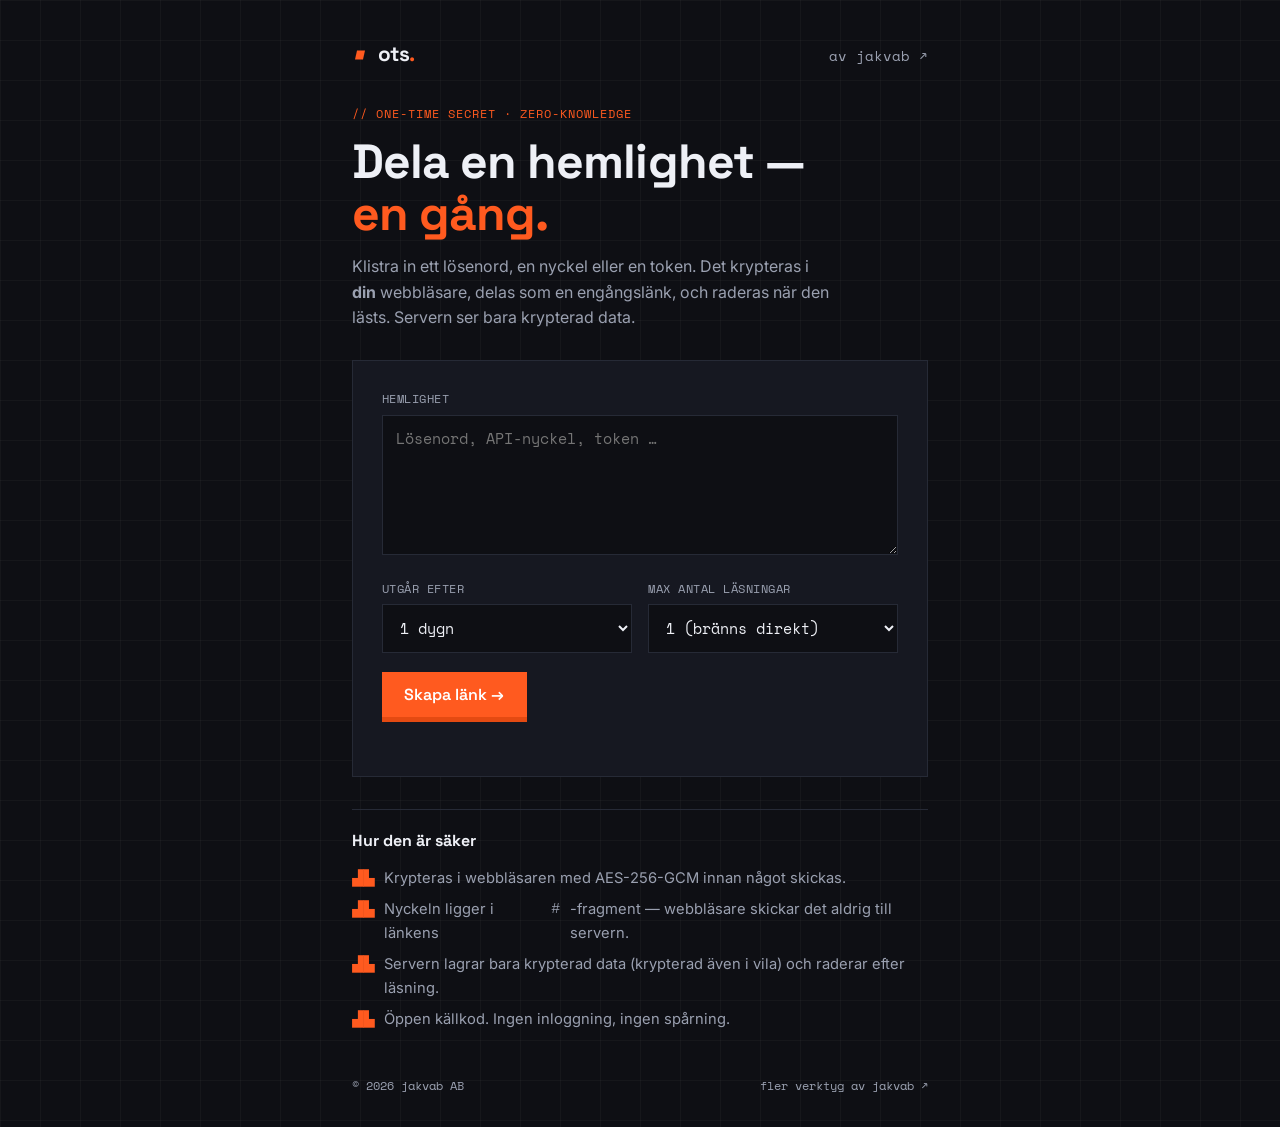
==== index.html @ ab954380 "ots — zero-knowledge one-time secret sharing Encrypt-in-browser (AES-256-GCM) one-time secret sharin" ====
<!DOCTYPE html>
<html lang="sv">
<head>
<meta charset="UTF-8" />
<meta name="viewport" content="width=device-width, initial-scale=1.0" />
<title>ots — dela en hemlighet, en gång | jakvab</title>
<meta name="description" content="Dela lösenord och hemligheter via en engångslänk. Krypteras i din webbläsare (zero-knowledge) — servern kan aldrig läsa innehållet. Av jakvab." />
<meta name="theme-color" content="#0e0f14" />
<meta name="robots" content="noindex" />
<link rel="icon" href="favicon.svg" type="image/svg+xml" />
<link rel="preconnect" href="https://fonts.googleapis.com" />
<link rel="preconnect" href="https://fonts.gstatic.com" crossorigin />
<link href="https://fonts.googleapis.com/css2?family=Space+Grotesk:wght@500;700&family=Inter:wght@400;500&family=Space+Mono:wght@400;700&display=swap" rel="stylesheet" />
<link rel="stylesheet" href="css/style.css?v=1" />
<script src="https://challenges.cloudflare.com/turnstile/v0/api.js" async defer></script>
</head>
<body>
<div class="wrap">

  <header class="top">
    <svg class="mark" viewBox="0 0 64 64" aria-hidden="true"><polygon points="20,14 52,14 44,50 12,50" fill="#ff5a1f"/></svg>
    <span class="brand">ots<b>.</b></span>
    <span class="spacer"></span>
    <a href="https://jakvab.se" target="_blank" rel="noopener">av jakvab ↗</a>
  </header>

  <main>
    <p class="kicker">// ONE-TIME SECRET · ZERO-KNOWLEDGE</p>
    <h1 class="title">Dela en hemlighet —<br /><span class="hl">en gång.</span></h1>
    <p class="lead">Klistra in ett lösenord, en nyckel eller en token. Det krypteras i <b>din</b>
    webbläsare, delas som en engångslänk, och raderas när den lästs. Servern ser bara krypterad data.</p>

    <div class="card">
      <form id="create-form" novalidate>
        <label for="secret">Hemlighet</label>
        <textarea id="secret" name="secret" maxlength="60000" placeholder="Lösenord, API-nyckel, token …" required></textarea>

        <div class="row">
          <div>
            <label for="ttl">Utgår efter</label>
            <select id="ttl" name="ttl">
              <option value="3600">1 timme</option>
              <option value="86400" selected>1 dygn</option>
              <option value="604800">7 dygn</option>
            </select>
          </div>
          <div>
            <label for="views">Max antal läsningar</label>
            <select id="views" name="views">
              <option value="1" selected>1 (bränns direkt)</option>
              <option value="2">2</option>
              <option value="3">3</option>
              <option value="5">5</option>
            </select>
          </div>
        </div>

        <div class="cf-turnstile" data-sitekey="0x4AAAAAADpI9_Gu3wHQQ_AO" data-theme="dark"></div>

        <div class="btn-row">
          <button type="submit" class="btn">Skapa länk →</button>
        </div>
        <p id="status" class="status" role="status" aria-live="polite"></p>
      </form>

      <div id="result" hidden>
        <label>Engångslänk — kopiera och dela</label>
        <input id="link-out" class="out" readonly />
        <div class="btn-row">
          <button id="copy-link" class="btn" type="button">Kopiera länk</button>
          <button id="again" class="btn ghost" type="button">Skapa ny</button>
        </div>
        <p class="status">Nyckeln finns bara i länken (efter <code>#</code>) och nådde aldrig servern. Tappar du länken är hemligheten borta för gott.</p>
      </div>
    </div>

    <section class="zk">
      <h3>Hur den är säker</h3>
      <ul>
        <li><b>▟▙</b> Krypteras i webbläsaren med AES-256-GCM innan något skickas.</li>
        <li><b>▟▙</b> Nyckeln ligger i länkens <code>#</code>-fragment — webbläsare skickar det aldrig till servern.</li>
        <li><b>▟▙</b> Servern lagrar bara krypterad data (krypterad även i vila) och raderar efter läsning.</li>
        <li><b>▟▙</b> Öppen källkod. Ingen inloggning, ingen spårning.</li>
      </ul>
    </section>
  </main>

  <footer>
    <span>© <span id="year">2026</span> jakvab AB</span>
    <span class="spacer"></span>
    <a href="https://jakvab.se/cases.html" target="_blank" rel="noopener">fler verktyg av jakvab ↗</a>
  </footer>
</div>

<script src="js/crypto.js?v=1"></script>
<script src="js/app.js?v=1"></script>
<script>document.getElementById("year").textContent = new Date().getFullYear();</script>
</body>
</html>
---- css/style.css ----
/* ============================================================
   ots.jakvab.se — dark, orange, mono. jakvab DNA.
   ============================================================ */
:root {
  --bg:      #0e0f14;
  --bg-2:    #161821;
  --line:    #262a36;
  --ink:     #eef0f6;
  --muted:   #9aa0b0;
  --orange:  #ff5a1f;
  --orange-d:#e44a12;
  --green:   #46d39a;
  --display: "Space Grotesk", system-ui, sans-serif;
  --body:    "Inter", system-ui, sans-serif;
  --mono:    "Space Mono", ui-monospace, monospace;
}
* { box-sizing: border-box; }
html { -webkit-text-size-adjust: 100%; }
body {
  margin: 0; background: var(--bg); color: var(--ink);
  font-family: var(--body); line-height: 1.6;
  background-image:
    linear-gradient(to right, rgba(255,255,255,.03) 1px, transparent 1px),
    linear-gradient(to bottom, rgba(255,255,255,.03) 1px, transparent 1px);
  background-size: 40px 40px;
  -webkit-font-smoothing: antialiased;
}
h1, h2, h3 { font-family: var(--display); font-weight: 700; line-height: 1.1; margin: 0; }
a { color: var(--orange); }
.wrap { max-width: 640px; margin: 0 auto; padding: clamp(1.2rem, 4vw, 2rem); min-height: 100vh; display: flex; flex-direction: column; }

/* header */
.top { display: flex; align-items: center; gap: .6rem; padding: .4rem 0 2rem; }
.mark { width: 16px; height: 16px; }
.brand { font-family: var(--display); font-weight: 700; font-size: 1.3rem; letter-spacing: -0.02em; }
.brand b { color: var(--orange); }
.top .spacer { flex: 1; }
.top a { color: var(--muted); text-decoration: none; font-size: .9rem; font-family: var(--mono); }
.top a:hover { color: var(--ink); }

/* hero */
.kicker { font-family: var(--mono); font-size: 12px; letter-spacing: 1px; color: var(--orange); margin: 0 0 .8rem; }
h1.title { font-size: clamp(2rem, 7vw, 3rem); letter-spacing: -0.02em; }
h1.title .hl { color: var(--orange); }
.lead { color: var(--muted); margin: .8rem 0 0; max-width: 48ch; }

/* card */
.card { background: var(--bg-2); border: 1px solid var(--line); padding: clamp(1.1rem, 4vw, 1.8rem); margin-top: 1.8rem; }

/* form */
label { display: block; font-family: var(--mono); font-size: 12px; letter-spacing: .5px; color: var(--muted); text-transform: uppercase; margin-bottom: .4rem; }
textarea, input, select {
  width: 100%; background: var(--bg); color: var(--ink);
  border: 1px solid var(--line); padding: .7rem .8rem; font-family: var(--mono); font-size: .95rem;
  border-radius: 0; resize: vertical;
}
textarea:focus, input:focus, select:focus { outline: none; border-color: var(--orange); box-shadow: 0 0 0 3px rgba(255,90,31,.18); }
textarea { min-height: 140px; }
.row { display: grid; grid-template-columns: 1fr 1fr; gap: 1rem; margin-top: 1rem; }
@media (max-width: 480px) { .row { grid-template-columns: 1fr; } }
.field { margin-top: 1rem; }
.cf-turnstile { margin-top: 1.1rem; }

.btn {
  display: inline-flex; align-items: center; gap: .4rem; cursor: pointer;
  font-family: var(--display); font-weight: 600; font-size: 1rem;
  background: var(--orange); color: #fff; border: none; padding: .75rem 1.4rem;
  box-shadow: 0 5px 0 0 var(--orange-d); transition: transform .12s, box-shadow .12s;
}
.btn:hover { transform: translateY(-2px); box-shadow: 0 7px 0 0 var(--orange-d); }
.btn:active { transform: translateY(3px); box-shadow: 0 2px 0 0 var(--orange-d); }
.btn:disabled { opacity: .6; cursor: wait; }
.btn.ghost { background: transparent; color: var(--ink); border: 1px solid var(--line); box-shadow: none; }
.btn.ghost:hover { border-color: var(--orange); transform: none; }
.btn-row { margin-top: 1.2rem; display: flex; gap: .7rem; flex-wrap: wrap; }

.status { min-height: 1.2em; margin: .8rem 0 0; font-size: .92rem; font-family: var(--mono); color: var(--muted); }
.status.err { color: #ff7a6b; }
.status.ok { color: var(--green); }

/* result / secret output */
.out { width: 100%; background: var(--bg); border: 1px solid var(--orange); color: var(--ink); padding: .8rem; font-family: var(--mono); font-size: .9rem; word-break: break-all; }
.out.secret { min-height: 120px; }

/* zero-knowledge note */
.zk { margin-top: 2rem; border-top: 1px solid var(--line); padding-top: 1.4rem; }
.zk h3 { font-size: 1rem; }
.zk ul { list-style: none; padding: 0; margin: .8rem 0 0; }
.zk li { color: var(--muted); font-size: .92rem; padding: .25rem 0; display: flex; gap: .6rem; }
.zk li b { color: var(--orange); }

footer { margin-top: auto; padding-top: 2.5rem; color: var(--muted); font-family: var(--mono); font-size: 12px; display: flex; gap: 1rem; flex-wrap: wrap; align-items: center; }
footer a { color: var(--muted); text-decoration: none; }
footer a:hover { color: var(--orange); }
footer .spacer { flex: 1; }
[hidden] { display: none !important; }
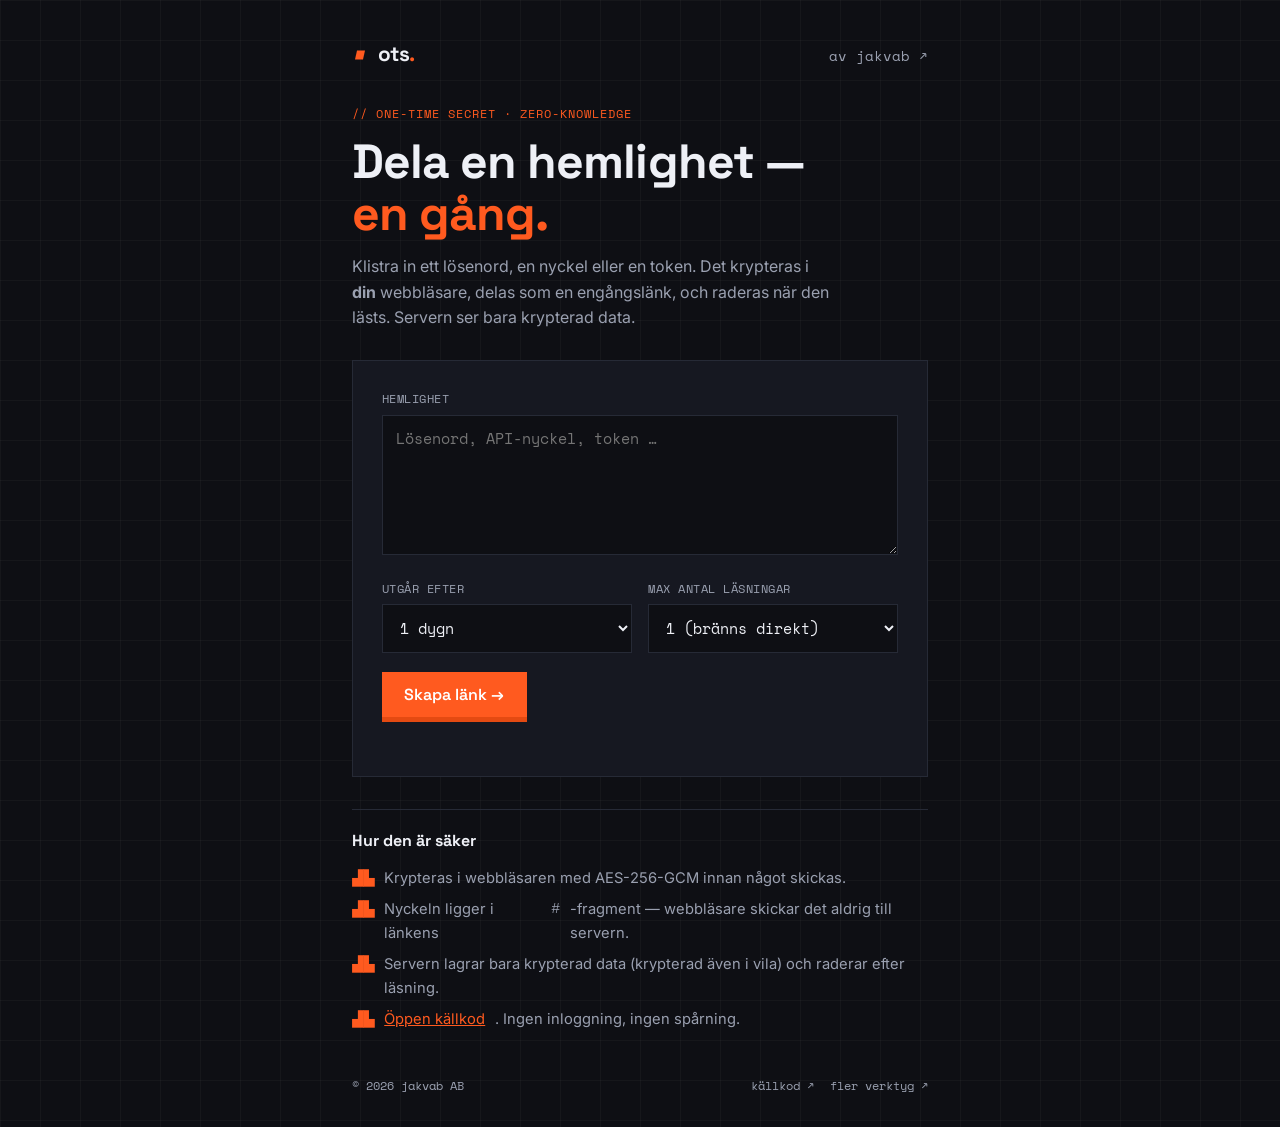
==== commit cf04de7b: "Add source-code link to footer and security note" ====
--- a/index.html
+++ b/index.html
@@ -80,7 +80,7 @@
         <li><b>▟▙</b> Krypteras i webbläsaren med AES-256-GCM innan något skickas.</li>
         <li><b>▟▙</b> Nyckeln ligger i länkens <code>#</code>-fragment — webbläsare skickar det aldrig till servern.</li>
         <li><b>▟▙</b> Servern lagrar bara krypterad data (krypterad även i vila) och raderar efter läsning.</li>
-        <li><b>▟▙</b> Öppen källkod. Ingen inloggning, ingen spårning.</li>
+        <li><b>▟▙</b> <a href="https://github.com/jakvab/ots" target="_blank" rel="noopener">Öppen källkod</a>. Ingen inloggning, ingen spårning.</li>
       </ul>
     </section>
   </main>
@@ -88,7 +88,8 @@
   <footer>
     <span>© <span id="year">2026</span> jakvab AB</span>
     <span class="spacer"></span>
-    <a href="https://jakvab.se/cases.html" target="_blank" rel="noopener">fler verktyg av jakvab ↗</a>
+    <a href="https://github.com/jakvab/ots" target="_blank" rel="noopener">källkod ↗</a>
+    <a href="https://jakvab.se/cases.html" target="_blank" rel="noopener">fler verktyg ↗</a>
   </footer>
 </div>
 
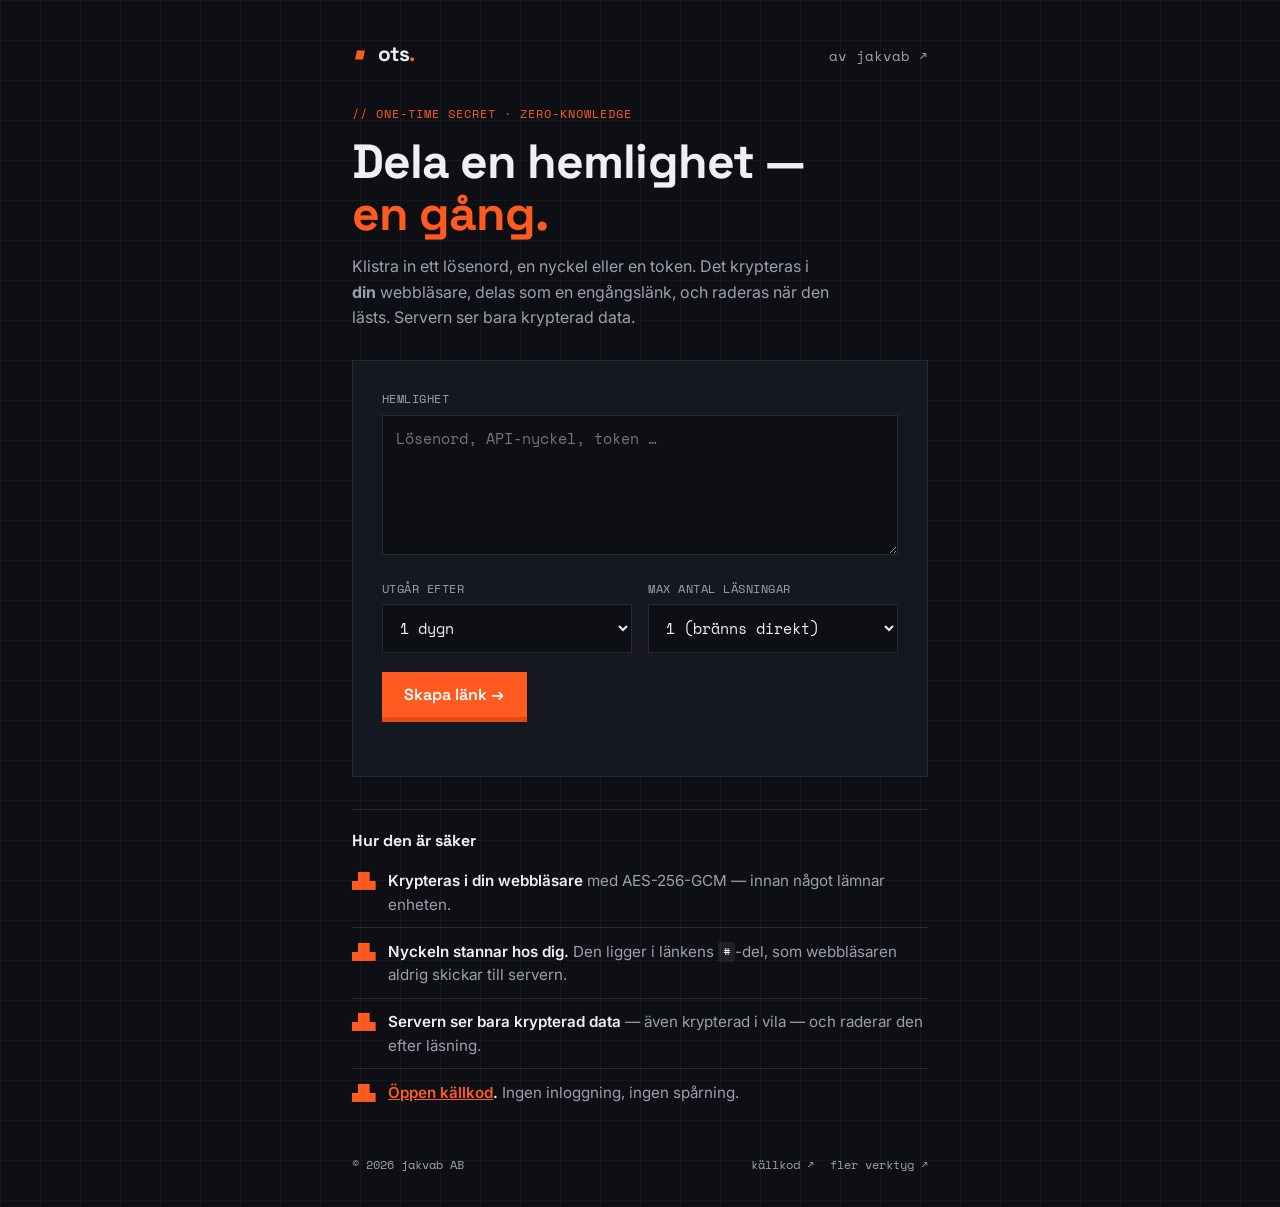
==== commit 0b2c8ec1: "Refine security bullets: bold lead-ins, more line spacing, cleaner wrapping" ====
--- a/index.html
+++ b/index.html
@@ -11,7 +11,7 @@
 <link rel="preconnect" href="https://fonts.googleapis.com" />
 <link rel="preconnect" href="https://fonts.gstatic.com" crossorigin />
 <link href="https://fonts.googleapis.com/css2?family=Space+Grotesk:wght@500;700&family=Inter:wght@400;500&family=Space+Mono:wght@400;700&display=swap" rel="stylesheet" />
-<link rel="stylesheet" href="css/style.css?v=1" />
+<link rel="stylesheet" href="css/style.css?v=2" />
 <script src="https://challenges.cloudflare.com/turnstile/v0/api.js" async defer></script>
 </head>
 <body>
@@ -77,10 +77,10 @@
     <section class="zk">
       <h3>Hur den är säker</h3>
       <ul>
-        <li><b>▟▙</b> Krypteras i webbläsaren med AES-256-GCM innan något skickas.</li>
-        <li><b>▟▙</b> Nyckeln ligger i länkens <code>#</code>-fragment — webbläsare skickar det aldrig till servern.</li>
-        <li><b>▟▙</b> Servern lagrar bara krypterad data (krypterad även i vila) och raderar efter läsning.</li>
-        <li><b>▟▙</b> <a href="https://github.com/jakvab/ots" target="_blank" rel="noopener">Öppen källkod</a>. Ingen inloggning, ingen spårning.</li>
+        <li><b>▟▙</b> <span><strong>Krypteras i din webbläsare</strong> med AES-256-GCM — innan något lämnar enheten.</span></li>
+        <li><b>▟▙</b> <span><strong>Nyckeln stannar hos dig.</strong> Den ligger i länkens <code>#</code>-del, som webbläsaren aldrig skickar till servern.</span></li>
+        <li><b>▟▙</b> <span><strong>Servern ser bara krypterad data</strong> — även krypterad i vila — och raderar den efter läsning.</span></li>
+        <li><b>▟▙</b> <span><strong><a href="https://github.com/jakvab/ots" target="_blank" rel="noopener">Öppen källkod</a>.</strong> Ingen inloggning, ingen spårning.</span></li>
       </ul>
     </section>
   </main>
--- a/css/style.css
+++ b/css/style.css
@@ -85,9 +85,12 @@
 /* zero-knowledge note */
 .zk { margin-top: 2rem; border-top: 1px solid var(--line); padding-top: 1.4rem; }
 .zk h3 { font-size: 1rem; }
-.zk ul { list-style: none; padding: 0; margin: .8rem 0 0; }
-.zk li { color: var(--muted); font-size: .92rem; padding: .25rem 0; display: flex; gap: .6rem; }
-.zk li b { color: var(--orange); }
+.zk ul { list-style: none; padding: 0; margin: 1rem 0 0; }
+.zk li { color: var(--muted); font-size: .95rem; line-height: 1.55; padding: .7rem 0; display: flex; gap: .8rem; align-items: flex-start; border-top: 1px solid var(--line); }
+.zk li:first-child { border-top: none; padding-top: .2rem; }
+.zk li b { color: var(--orange); flex: none; }
+.zk li strong { color: var(--ink); font-weight: 600; }
+.zk code { font-family: var(--mono); font-size: .85em; color: var(--ink); background: rgba(255,255,255,.07); padding: .05em .35em; border-radius: 3px; }
 
 footer { margin-top: auto; padding-top: 2.5rem; color: var(--muted); font-family: var(--mono); font-size: 12px; display: flex; gap: 1rem; flex-wrap: wrap; align-items: center; }
 footer a { color: var(--muted); text-decoration: none; }
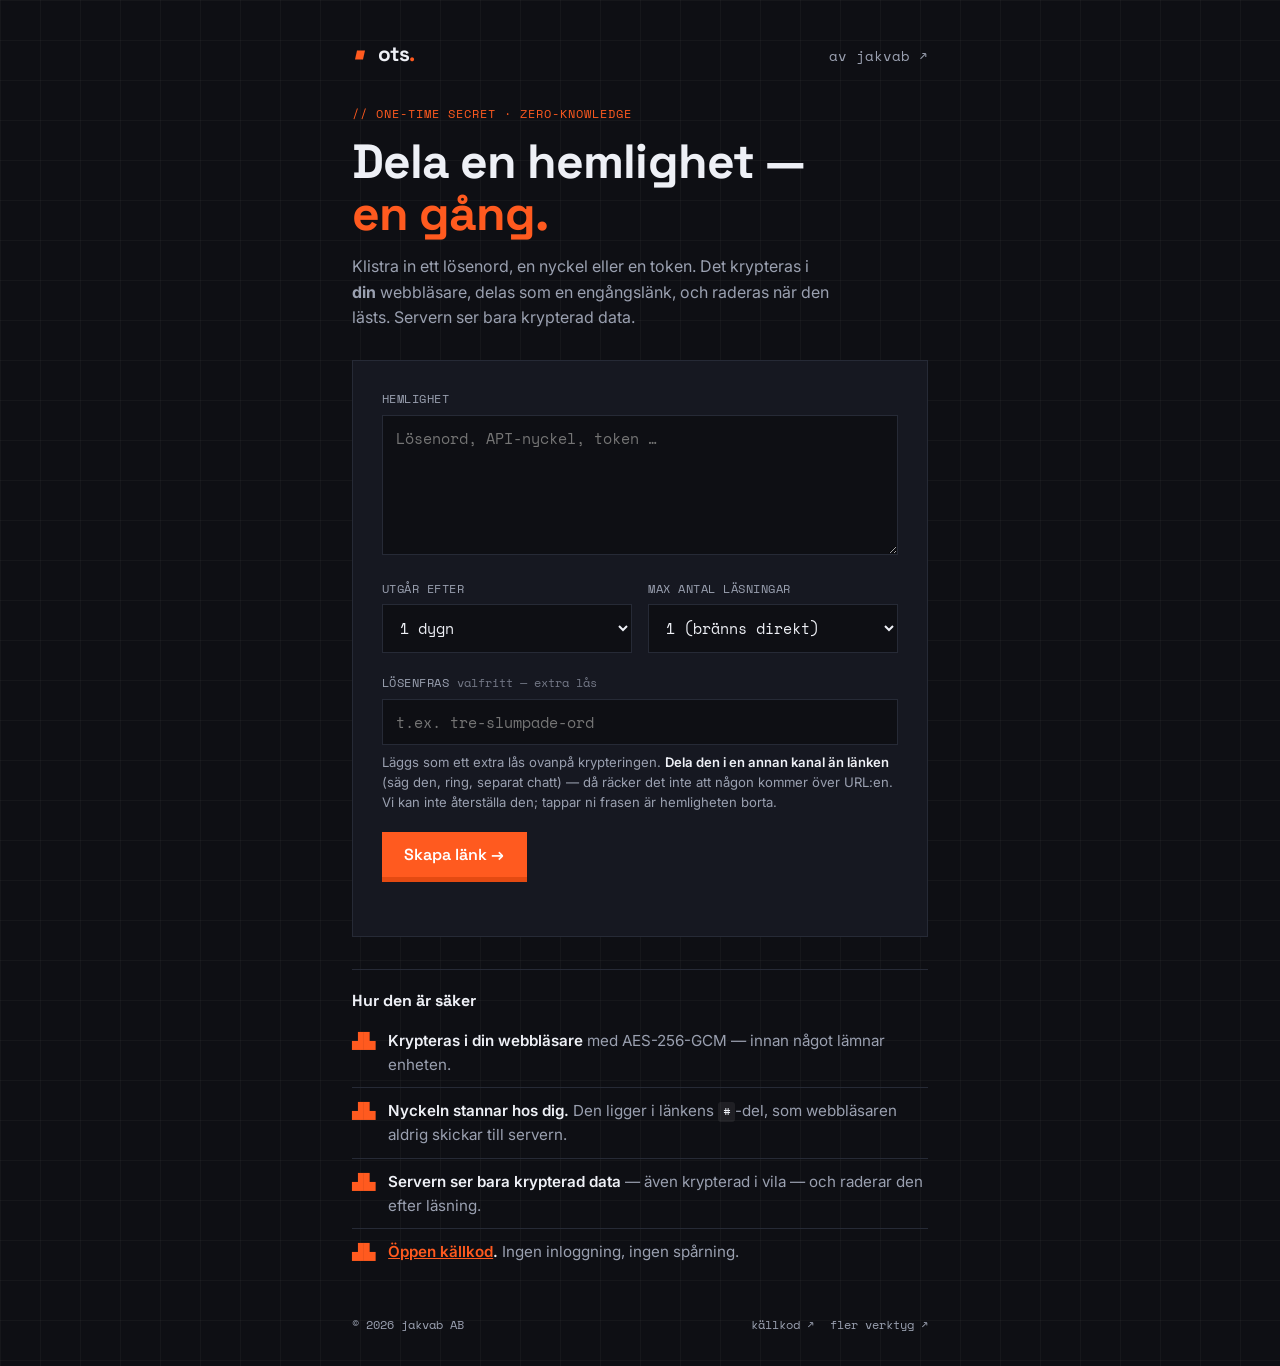
==== commit 5200c8f2: "Add optional passphrase layer (defense-in-depth) Optional passphrase wraps the ciphertext under a PB" ====
--- a/index.html
+++ b/index.html
@@ -11,7 +11,7 @@
 <link rel="preconnect" href="https://fonts.googleapis.com" />
 <link rel="preconnect" href="https://fonts.gstatic.com" crossorigin />
 <link href="https://fonts.googleapis.com/css2?family=Space+Grotesk:wght@500;700&family=Inter:wght@400;500&family=Space+Mono:wght@400;700&display=swap" rel="stylesheet" />
-<link rel="stylesheet" href="css/style.css?v=2" />
+<link rel="stylesheet" href="css/style.css?v=3" />
 <script src="https://challenges.cloudflare.com/turnstile/v0/api.js" async defer></script>
 </head>
 <body>
@@ -55,6 +55,13 @@
           </div>
         </div>
 
+        <label for="pass" class="gap">Lösenfras <span class="opt">valfritt — extra lås</span></label>
+        <input id="pass" name="pass" type="text" autocomplete="off" spellcheck="false"
+               placeholder="t.ex. tre-slumpade-ord" />
+        <p class="hint">Läggs som ett extra lås ovanpå krypteringen. <b>Dela den i en annan kanal
+        än länken</b> (säg den, ring, separat chatt) — då räcker det inte att någon kommer över URL:en.
+        Vi kan inte återställa den; tappar ni frasen är hemligheten borta.</p>
+
         <div class="cf-turnstile" data-sitekey="0x4AAAAAADpI9_Gu3wHQQ_AO" data-theme="dark"></div>
 
         <div class="btn-row">
@@ -93,8 +100,7 @@
   </footer>
 </div>
 
-<script src="js/crypto.js?v=1"></script>
-<script src="js/app.js?v=1"></script>
-<script>document.getElementById("year").textContent = new Date().getFullYear();</script>
+<script src="js/crypto.js?v=2"></script>
+<script src="js/app.js?v=3"></script>
 </body>
 </html>
--- a/css/style.css
+++ b/css/style.css
@@ -49,6 +49,11 @@
 
 /* form */
 label { display: block; font-family: var(--mono); font-size: 12px; letter-spacing: .5px; color: var(--muted); text-transform: uppercase; margin-bottom: .4rem; }
+label .opt { text-transform: none; letter-spacing: 0; color: rgba(154,160,176,.7); font-weight: 400; }
+label.gap { margin-top: 1.3rem; }
+#pass-wrap { margin-top: 1.2rem; }
+.hint { color: var(--muted); font-size: .82rem; line-height: 1.5; margin: .5rem 0 0; }
+.hint b { color: var(--ink); font-weight: 600; }
 textarea, input, select {
   width: 100%; background: var(--bg); color: var(--ink);
   border: 1px solid var(--line); padding: .7rem .8rem; font-family: var(--mono); font-size: .95rem;
